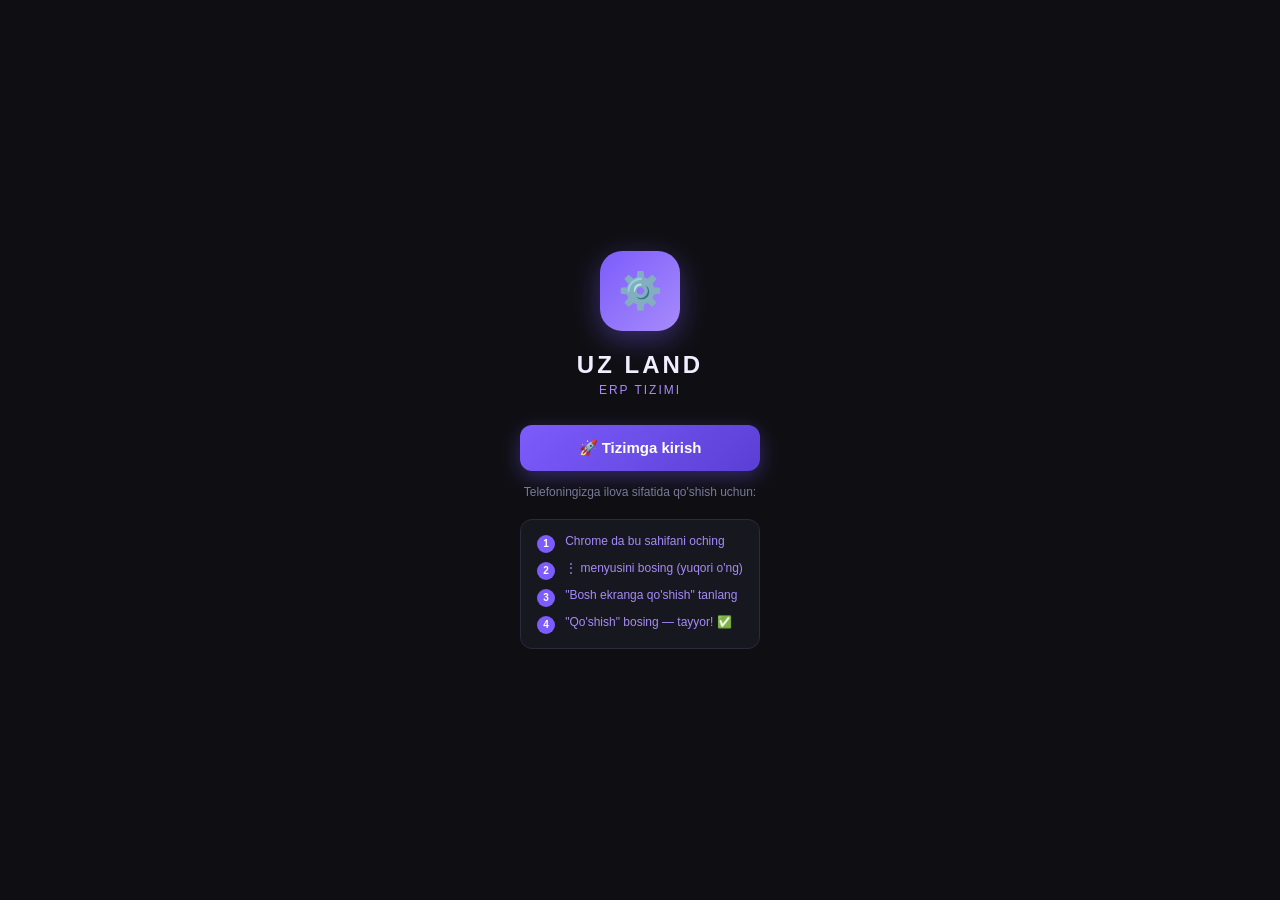
==== index.html @ d5b88331 "Add files via upload" ====
<!DOCTYPE html>
<html lang="uz">
<head>
  <meta charset="UTF-8">
  <meta name="viewport" content="width=device-width, initial-scale=1.0">
  <meta name="theme-color" content="#7c5cfc">
  <link rel="manifest" href="manifest.json">
  <title>UZ LAND ERP</title>
  <style>
    *{margin:0;padding:0;box-sizing:border-box}
    body{min-height:100vh;background:#0f0f13;display:flex;align-items:center;justify-content:center;font-family:Arial,sans-serif;color:#f0eeff;padding:20px}
    .box{text-align:center;max-width:320px}
    .icon{width:80px;height:80px;background:linear-gradient(135deg,#7c5cfc,#a78bfa);border-radius:22px;display:flex;align-items:center;justify-content:center;font-size:36px;margin:0 auto 20px;box-shadow:0 8px 28px rgba(124,92,252,.4)}
    .name{font-weight:800;font-size:24px;letter-spacing:3px;margin-bottom:4px}
    .sub{font-size:12px;color:#a78bfa;letter-spacing:2px;margin-bottom:28px}
    .btn{display:block;background:linear-gradient(135deg,#7c5cfc,#5b3fd4);border:none;border-radius:12px;padding:14px 24px;font-weight:700;font-size:15px;color:#fff;text-decoration:none;cursor:pointer;box-shadow:0 6px 20px rgba(124,92,252,.35);margin-bottom:12px}
    .hint{font-size:12px;color:#7a7a9a;line-height:1.6}
    .steps{background:#17171f;border:1px solid #2a2a38;border-radius:12px;padding:14px 16px;margin-top:16px;text-align:left}
    .step{display:flex;align-items:flex-start;gap:10px;margin-bottom:8px;font-size:12px;color:#a78bfa}
    .step:last-child{margin-bottom:0}
    .step-num{background:#7c5cfc;color:#fff;border-radius:50%;width:18px;height:18px;display:flex;align-items:center;justify-content:center;font-size:10px;font-weight:700;flex-shrink:0;margin-top:1px}
  </style>
</head>
<body>
<div class="box">
  <div class="icon">⚙️</div>
  <div class="name">UZ LAND</div>
  <div class="sub">ERP TIZIMI</div>
  <a class="btn" href="https://script.google.com/macros/s/AKfycbwiNoCbND7Es5sQiBHN2mEBsc0JfQBvrrl6ety4kudLMzlpLUZRtyvcIKSPgHyJr4IT/exec">
    🚀 Tizimga kirish
  </a>
  <div class="hint">Telefoningizga ilova sifatida qo'shish uchun:</div>
  <div class="steps">
    <div class="step"><div class="step-num">1</div><div>Chrome da bu sahifani oching</div></div>
    <div class="step"><div class="step-num">2</div><div>⋮ menyusini bosing (yuqori o'ng)</div></div>
    <div class="step"><div class="step-num">3</div><div>"Bosh ekranga qo'shish" tanlang</div></div>
    <div class="step"><div class="step-num">4</div><div>"Qo'shish" bosing — tayyor! ✅</div></div>
  </div>
</div>
<script>
  if ('serviceWorker' in navigator) {
    navigator.serviceWorker.register('sw.js');
  }
</script>
</body>
</html>
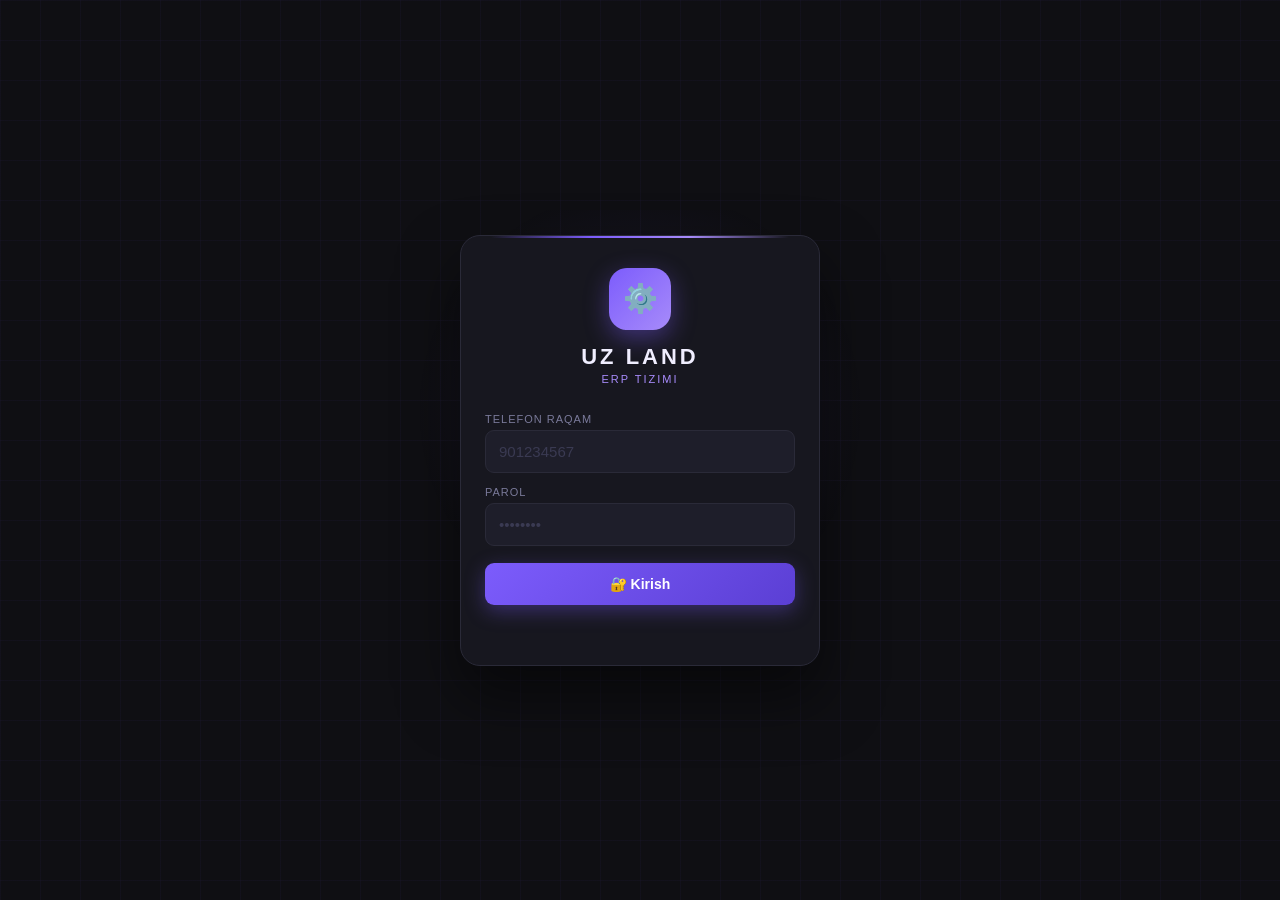
==== commit ea172d66: "Add files via upload" ====
--- a/index.html
+++ b/index.html
@@ -2,44 +2,97 @@
 <html lang="uz">
 <head>
   <meta charset="UTF-8">
-  <meta name="viewport" content="width=device-width, initial-scale=1.0">
+  <meta name="viewport" content="width=device-width,initial-scale=1,maximum-scale=1">
   <meta name="theme-color" content="#7c5cfc">
+  <meta name="mobile-web-app-capable" content="yes">
+  <meta name="apple-mobile-web-app-capable" content="yes">
+  <meta name="apple-mobile-web-app-status-bar-style" content="black-translucent">
+  <meta name="apple-mobile-web-app-title" content="UZ LAND">
   <link rel="manifest" href="manifest.json">
-  <title>UZ LAND ERP</title>
+  <link rel="apple-touch-icon" href="icon-192.svg">
+  <title>UZ LAND — Kirish</title>
   <style>
-    *{margin:0;padding:0;box-sizing:border-box}
-    body{min-height:100vh;background:#0f0f13;display:flex;align-items:center;justify-content:center;font-family:Arial,sans-serif;color:#f0eeff;padding:20px}
-    .box{text-align:center;max-width:320px}
-    .icon{width:80px;height:80px;background:linear-gradient(135deg,#7c5cfc,#a78bfa);border-radius:22px;display:flex;align-items:center;justify-content:center;font-size:36px;margin:0 auto 20px;box-shadow:0 8px 28px rgba(124,92,252,.4)}
-    .name{font-weight:800;font-size:24px;letter-spacing:3px;margin-bottom:4px}
-    .sub{font-size:12px;color:#a78bfa;letter-spacing:2px;margin-bottom:28px}
-    .btn{display:block;background:linear-gradient(135deg,#7c5cfc,#5b3fd4);border:none;border-radius:12px;padding:14px 24px;font-weight:700;font-size:15px;color:#fff;text-decoration:none;cursor:pointer;box-shadow:0 6px 20px rgba(124,92,252,.35);margin-bottom:12px}
-    .hint{font-size:12px;color:#7a7a9a;line-height:1.6}
-    .steps{background:#17171f;border:1px solid #2a2a38;border-radius:12px;padding:14px 16px;margin-top:16px;text-align:left}
-    .step{display:flex;align-items:flex-start;gap:10px;margin-bottom:8px;font-size:12px;color:#a78bfa}
-    .step:last-child{margin-bottom:0}
-    .step-num{background:#7c5cfc;color:#fff;border-radius:50%;width:18px;height:18px;display:flex;align-items:center;justify-content:center;font-size:10px;font-weight:700;flex-shrink:0;margin-top:1px}
+    *,*::before,*::after{box-sizing:border-box;margin:0;padding:0}
+    :root{--bg:#0f0f13;--card:#17171f;--border:#2a2a38;--accent:#7c5cfc;--accent2:#a78bfa;--text:#f0eeff;--muted:#7a7a9a;--inp:#1e1e2a;--red:#ff5c7a}
+    body{min-height:100vh;background:var(--bg);font-family:Arial,sans-serif;color:var(--text);display:flex;align-items:center;justify-content:center;padding:20px;position:relative;overflow:hidden}
+    .glow{position:fixed;width:500px;height:400px;background:radial-gradient(circle,rgba(124,92,252,.12) 0%,transparent 70%);top:50%;left:50%;transform:translate(-50%,-60%);pointer-events:none}
+    .grid{position:fixed;inset:0;background-image:linear-gradient(rgba(124,92,252,.04) 1px,transparent 1px),linear-gradient(90deg,rgba(124,92,252,.04) 1px,transparent 1px);background-size:40px 40px;pointer-events:none}
+    .box{background:var(--card);border:1px solid var(--border);border-radius:20px;padding:32px 24px;width:100%;max-width:360px;position:relative;z-index:1;box-shadow:0 30px 60px rgba(0,0,0,.5)}
+    .box::before{content:'';position:absolute;top:0;left:30px;right:30px;height:2px;background:linear-gradient(90deg,transparent,var(--accent),var(--accent2),transparent);border-radius:2px}
+    .logo{text-align:center;margin-bottom:28px}
+    .logo-icon{width:62px;height:62px;background:linear-gradient(135deg,var(--accent),var(--accent2));border-radius:18px;display:inline-flex;align-items:center;justify-content:center;font-size:28px;box-shadow:0 8px 24px rgba(124,92,252,.4);margin-bottom:14px}
+    .logo-name{font-weight:800;font-size:22px;letter-spacing:3px}
+    .logo-sub{font-size:11px;color:var(--accent2);letter-spacing:2px;margin-top:3px}
+    .field{margin-bottom:13px}
+    label{display:block;font-size:11px;font-weight:500;color:var(--muted);letter-spacing:1px;text-transform:uppercase;margin-bottom:5px}
+    input{background:var(--inp);border:1.5px solid var(--border);border-radius:9px;padding:12px 13px;font-size:15px;color:var(--text);outline:none;width:100%;transition:border-color .2s}
+    input:focus{border-color:var(--accent)}
+    input::placeholder{color:#3a3a52}
+    .btn{background:linear-gradient(135deg,var(--accent),#5b3fd4);border:none;border-radius:9px;padding:13px;font-weight:700;font-size:14px;color:#fff;cursor:pointer;width:100%;box-shadow:0 6px 20px rgba(124,92,252,.35);transition:opacity .2s;margin-top:4px}
+    .btn:hover{opacity:.9} .btn:disabled{opacity:.6;cursor:not-allowed}
+    .err{color:var(--red);font-size:12px;text-align:center;margin-top:10px;min-height:18px}
+    .toast{position:fixed;top:14px;right:14px;left:14px;background:var(--card);border:1px solid rgba(255,92,122,.4);border-radius:10px;padding:11px 15px;font-size:13px;color:var(--red);transform:translateY(-80px);opacity:0;transition:all .3s;z-index:9999;text-align:center}
+    .toast.show{transform:translateY(0);opacity:1}
   </style>
 </head>
 <body>
+<div class="grid"></div>
+<div class="glow"></div>
+<div class="toast" id="toast"></div>
 <div class="box">
-  <div class="icon">⚙️</div>
-  <div class="name">UZ LAND</div>
-  <div class="sub">ERP TIZIMI</div>
-  <a class="btn" href="https://script.google.com/macros/s/AKfycbwiNoCbND7Es5sQiBHN2mEBsc0JfQBvrrl6ety4kudLMzlpLUZRtyvcIKSPgHyJr4IT/exec">
-    🚀 Tizimga kirish
-  </a>
-  <div class="hint">Telefoningizga ilova sifatida qo'shish uchun:</div>
-  <div class="steps">
-    <div class="step"><div class="step-num">1</div><div>Chrome da bu sahifani oching</div></div>
-    <div class="step"><div class="step-num">2</div><div>⋮ menyusini bosing (yuqori o'ng)</div></div>
-    <div class="step"><div class="step-num">3</div><div>"Bosh ekranga qo'shish" tanlang</div></div>
-    <div class="step"><div class="step-num">4</div><div>"Qo'shish" bosing — tayyor! ✅</div></div>
+  <div class="logo">
+    <div class="logo-icon">⚙️</div>
+    <div class="logo-name">UZ LAND</div>
+    <div class="logo-sub">ERP TIZIMI</div>
   </div>
+  <div class="field">
+    <label>Telefon raqam</label>
+    <input type="tel" id="phone" placeholder="901234567" inputmode="numeric" autocomplete="username">
+  </div>
+  <div class="field">
+    <label>Parol</label>
+    <input type="password" id="pass" placeholder="••••••••" autocomplete="current-password"
+      onkeydown="if(event.key==='Enter')kirish()">
+  </div>
+  <button class="btn" id="kirBtn" onclick="kirish()">🔐 Kirish</button>
+  <div class="err" id="err"></div>
 </div>
+<script src="app.js"></script>
 <script>
-  if ('serviceWorker' in navigator) {
-    navigator.serviceWorker.register('sw.js');
+  // Avval login qilgan bo'lsa to'g'ridan yo'naltirish
+  (function(){
+    var u = getUser();
+    if (u) location.replace(pageFile(u.page));
+  })();
+
+  async function kirish() {
+    var phone = document.getElementById('phone').value.trim();
+    var pass  = document.getElementById('pass').value.trim();
+    if (!phone || !pass) { showErr('Telefon va parolni kiriting!'); return; }
+
+    var btn = document.getElementById('kirBtn');
+    btn.disabled = true; btn.textContent = '⏳ Tekshirilmoqda...';
+    document.getElementById('err').textContent = '';
+
+    try {
+      var res = await api({ action: 'checkLogin', phone: phone, password: pass });
+      if (res.success) {
+        setUser(res);
+        location.replace(pageFile(res.page));
+      } else {
+        showErr(res.message || "Noto'g'ri ma'lumot");
+      }
+    } catch(e) {
+      showErr('❌ Internet aloqasi yo\'q yoki server xato');
+    }
+    btn.disabled = false; btn.textContent = '🔐 Kirish';
+  }
+
+  function showErr(msg) {
+    document.getElementById('err').textContent = msg;
+    var t = document.getElementById('toast');
+    t.textContent = msg; t.classList.add('show');
+    setTimeout(function(){ t.classList.remove('show'); }, 3000);
   }
 </script>
 </body>
